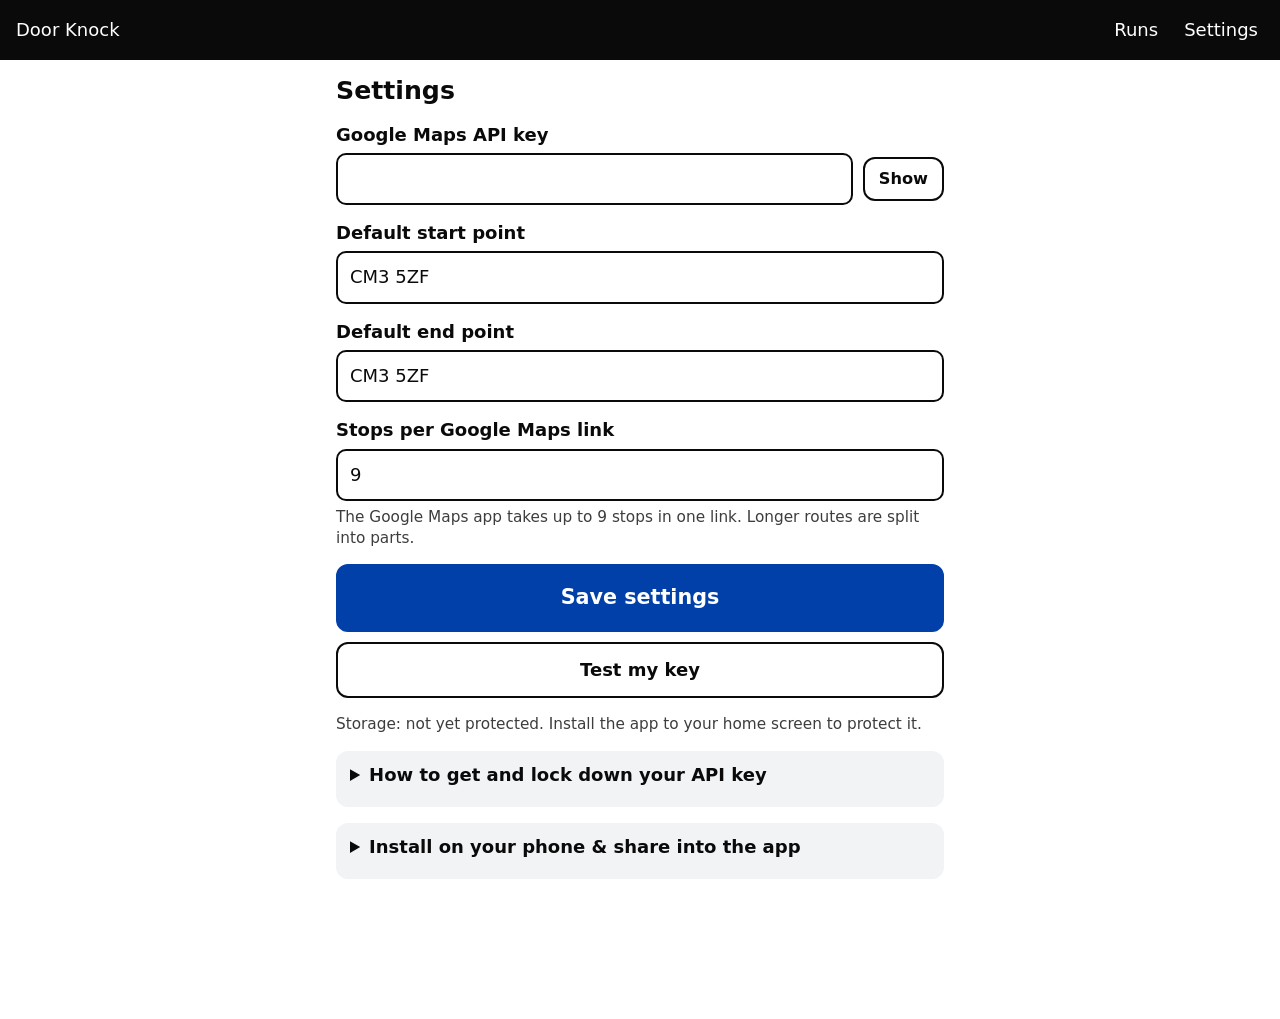
==== index.html @ 15e44f9d "Add missing trailing slash so styles and scripts load Opening the app at .../Door-knock (no slash) m" ====
<!doctype html>
<html lang="en-GB">
<head>
  <meta charset="utf-8">
  <script>
    // Without a trailing slash the browser looks for styles and scripts in the wrong folder; add it.
    if (!/\/$|\.html?$/.test(location.pathname)) location.replace(location.pathname + '/' + location.search + location.hash);
  </script>
  <meta name="viewport" content="width=device-width, initial-scale=1, viewport-fit=cover">
  <meta name="theme-color" content="#0a0a0a">
  <meta name="description" content="Plan a door-knocking route, log every door, export a CSV.">
  <title>Door Knock</title>
  <link rel="manifest" href="manifest.webmanifest">
  <link rel="icon" href="icons/icon-192.png">
  <link rel="apple-touch-icon" href="icons/icon-192.png">
  <link rel="stylesheet" href="styles.css">
</head>
<body>
  <header class="topbar">
    <button class="tb-title" id="tb-home" type="button">Door Knock</button>
    <span class="tb-status" id="tb-status"></span>
    <button class="tb-btn" id="tb-runs" type="button">Runs</button>
    <button class="tb-btn" id="tb-settings" type="button" aria-label="Settings">Settings</button>
  </header>
  <main id="app"><p>Loading…</p></main>
  <div id="toast" class="toast" role="status" aria-live="polite" hidden></div>
  <noscript>Door Knock needs JavaScript turned on.</noscript>
  <script src="app.js"></script>
</body>
</html>
---- styles.css ----
:root {
  --bg: #ffffff;
  --fg: #0a0a0a;
  --muted: #3d3d3d;
  --line: #b8b8b8;
  --card: #f2f3f5;
  --pri: #0040a8;
  --pri-fg: #ffffff;
  --ans: #0a6b2a;
  --na: #0040a8;
  --ncc: #b0101c;
  --oth: #4a4a4a;
  --hot: #d9480f;
  --warn-bg: #fff3cd;
  --warn-fg: #6b4400;
  --bad-bg: #fde2e4;
  --bad-fg: #8a0d17;
  --sel: #ffbf00;
}
@media (prefers-color-scheme: dark) {
  :root {
    --bg: #000000;
    --fg: #ffffff;
    --muted: #d0d0d0;
    --line: #5c5c5c;
    --card: #161616;
    --pri: #3d8bff;
    --pri-fg: #000000;
    --ans: #2fbf5b;
    --na: #3d8bff;
    --ncc: #ff4d5a;
    --oth: #a0a0a0;
    --hot: #ff7a33;
    --warn-bg: #3a2c00;
    --warn-fg: #ffd666;
    --bad-bg: #3d0a0f;
    --bad-fg: #ff9aa2;
  }
}

* { box-sizing: border-box; }
html { font-size: 18px; -webkit-text-size-adjust: 100%; }
body {
  margin: 0;
  background: var(--bg);
  color: var(--fg);
  font-family: system-ui, -apple-system, "Segoe UI", Roboto, sans-serif;
  line-height: 1.35;
  -webkit-tap-highlight-color: transparent;
  overscroll-behavior-y: contain;
}
h1, h2, h3 { margin: 0 0 8px; line-height: 1.2; }
h2 { font-size: 1.4rem; }
h3 { font-size: 1.1rem; }
p { margin: 0 0 12px; }
a { color: var(--pri); }

/* Top bar */
.topbar {
  position: sticky; top: 0; z-index: 20;
  display: flex; align-items: center; gap: 6px;
  padding: 8px 12px; padding-top: max(8px, env(safe-area-inset-top));
  background: var(--fg); color: var(--bg);
}
.topbar button { font: inherit; color: inherit; background: none; border: 0; cursor: pointer; }
.tb-title { font-weight: 800; font-size: 1.05rem; padding: 8px 4px; }
.tb-status { flex: 1; font-size: 0.8rem; opacity: 0.85; text-align: right; white-space: nowrap; overflow: hidden; text-overflow: ellipsis; }
.tb-btn { padding: 10px 10px; font-weight: 700; font-size: 0.9rem; border-radius: 8px; }
.tb-btn:active { background: rgba(127,127,127,0.3); }

main { padding: 16px 16px 140px; max-width: 640px; margin: 0 auto; }

/* Forms */
label, .label { display: block; font-weight: 700; margin: 16px 0 6px; }
input[type=text], input[type=tel], input[type=date], input[type=password], input[type=number], textarea, select {
  width: 100%; font: inherit; font-size: 1rem; color: var(--fg); background: var(--bg);
  border: 2px solid var(--fg); border-radius: 10px; padding: 12px;
}
textarea { min-height: 96px; resize: vertical; }
#addr { min-height: 220px; font-size: 0.95rem; }
input:focus, textarea:focus, select:focus, button:focus-visible, a:focus-visible { outline: 4px solid var(--sel); outline-offset: 1px; }
.hint { font-size: 0.85rem; color: var(--muted); margin-top: 6px; }

/* Buttons */
.btn {
  display: flex; align-items: center; justify-content: center; gap: 8px;
  width: 100%; min-height: 56px; padding: 12px 16px; margin: 0;
  font: inherit; font-weight: 800; text-align: center; text-decoration: none;
  color: var(--fg); background: var(--bg); border: 2px solid var(--fg); border-radius: 12px; cursor: pointer;
}
.btn:active { transform: scale(0.98); }
.btn.pri { background: var(--pri); border-color: var(--pri); color: var(--pri-fg); }
.btn.big { min-height: 68px; font-size: 1.15rem; }
.btn.small { min-height: 44px; width: auto; padding: 8px 14px; font-size: 0.9rem; }
.btn.danger { color: var(--ncc); border-color: var(--ncc); }
.btn[disabled] { opacity: 0.5; }
.stack { display: grid; gap: 10px; margin-top: 16px; }
.row { display: flex; gap: 10px; align-items: center; }
.row > * { flex: 1; }

/* Notices */
.notice { padding: 12px 14px; border-radius: 10px; margin: 12px 0; font-weight: 600; }
.notice.warn { background: var(--warn-bg); color: var(--warn-fg); }
.notice.bad { background: var(--bad-bg); color: var(--bad-fg); }
.notice.info { background: var(--card); }
.notice .btn { margin-top: 10px; }
.meta { color: var(--muted); font-weight: 600; }

/* Review list */
.stops { list-style: none; padding: 0; margin: 12px 0; display: grid; gap: 8px; }
.stops li {
  display: flex; align-items: flex-start; gap: 8px;
  padding: 10px 8px; background: var(--card); border: 2px solid transparent; border-radius: 12px;
}
.stops li.fail { border-color: var(--ncc); background: var(--bad-bg); }
.stops li.check { border-color: var(--hot); }
.stops li.dragging { opacity: 0.85; border-color: var(--sel); box-shadow: 0 6px 20px rgba(0,0,0,0.3); }
.handle {
  touch-action: none; user-select: none; cursor: grab;
  min-width: 44px; min-height: 44px; display: flex; align-items: center; justify-content: center;
  font-size: 1.4rem; color: var(--muted);
}
.num { min-width: 30px; height: 30px; margin-top: 7px; border-radius: 50%; background: var(--fg); color: var(--bg); font-weight: 800; font-size: 0.85rem; display: flex; align-items: center; justify-content: center; }
.stop-body { flex: 1; min-width: 0; padding-top: 4px; }
.stop-body b { display: block; word-wrap: break-word; }
.stop-body small { display: block; color: var(--muted); font-size: 0.85rem; margin-top: 2px; }
.flag { display: inline-block; font-size: 0.75rem; font-weight: 800; padding: 2px 8px; border-radius: 6px; margin-top: 4px; }
.flag.bad { background: var(--ncc); color: #fff; }
.flag.warn { background: var(--hot); color: #fff; }
.edit-row { display: flex; gap: 6px; margin-top: 8px; }
.edit-row input { flex: 1; padding: 8px; }
.icon-btn { min-width: 44px; min-height: 44px; font: inherit; font-size: 1.2rem; font-weight: 800; background: none; border: 0; color: var(--fg); cursor: pointer; }
.legs { display: grid; gap: 8px; margin-top: 8px; }

/* Door card */
.progress { height: 10px; background: var(--card); border-radius: 6px; overflow: hidden; border: 1px solid var(--line); }
.progress > div { height: 100%; background: var(--ans); transition: width 0.25s; }
.stopline { display: flex; justify-content: space-between; align-items: baseline; margin: 8px 0 12px; font-weight: 800; }
.stopline span { font-weight: 600; color: var(--muted); font-size: 0.9rem; }
.card { touch-action: pan-y; transition: transform 0.18s ease, opacity 0.18s ease; }
.card.swiping { transition: none; }
.addr { font-size: 1.6rem; font-weight: 800; margin: 0; word-wrap: break-word; }
.pc { font-size: 1.2rem; font-weight: 700; color: var(--muted); margin: 2px 0 12px; }
.gps { margin-top: 10px; font-size: 0.85rem; font-weight: 700; color: var(--muted); }
.doorlog { padding: 10px 0; border-top: 1px solid var(--line); }
.doorlog small { display: block; color: var(--muted); margin-top: 2px; }
.doorlog small.far { color: var(--ncc); font-weight: 700; }
.outcomes { display: grid; gap: 10px; margin: 16px 0; }
.outcome {
  min-height: 64px; padding: 10px 14px; font: inherit; font-size: 1.05rem; font-weight: 800; text-align: left;
  border-radius: 12px; border: 3px solid currentColor; background: var(--bg); cursor: pointer;
  display: flex; align-items: center; gap: 10px;
}
.outcome .n { width: 30px; height: 30px; border-radius: 50%; background: currentColor; display: flex; align-items: center; justify-content: center; flex: none; }
.outcome .n i { font-style: normal; color: var(--bg); font-size: 0.9rem; }
.outcome[data-o=answered] { color: var(--ans); }
.outcome[data-o=no_answer_leaflet] { color: var(--na); }
.outcome[data-o=no_cold_callers] { color: var(--ncc); }
.outcome[data-o=other] { color: var(--oth); }
.outcome.on { background: currentColor; }
.outcome.on > span:last-child { color: var(--bg); }
.outcome.on .n { background: var(--bg); }
.outcome.on .n i { color: var(--fg); }
.chips { display: flex; flex-wrap: wrap; gap: 8px; }
.chip {
  min-height: 48px; padding: 8px 14px; font: inherit; font-weight: 700; font-size: 0.95rem;
  border: 2px solid var(--fg); border-radius: 24px; background: var(--bg); color: var(--fg); cursor: pointer;
}
.chip.on { background: var(--fg); color: var(--bg); }
.section { border-top: 2px solid var(--line); margin-top: 20px; padding-top: 4px; }
.hot-toggle {
  width: 100%; min-height: 64px; margin-top: 16px; font: inherit; font-size: 1.15rem; font-weight: 800;
  border: 3px solid var(--hot); border-radius: 12px; background: var(--bg); color: var(--hot); cursor: pointer;
}
.hot-toggle.on { background: var(--hot); color: #fff; }
.hot-toggle.xmas-toggle { margin-top: 10px; border-color: var(--ans); color: var(--ans); }
.hot-toggle.xmas-toggle.on { background: var(--ans); color: #fff; }
.lead.xmas-item { border-left-color: var(--ans); }
.counter { display: flex; align-items: center; gap: 12px; }
.counter button { width: 64px; height: 64px; font: inherit; font-size: 2rem; font-weight: 800; border: 2px solid var(--fg); border-radius: 12px; background: var(--bg); color: var(--fg); cursor: pointer; }
.counter output { min-width: 56px; text-align: center; font-size: 2rem; font-weight: 800; }
.saved { font-size: 0.8rem; color: var(--muted); text-align: right; margin-top: 12px; min-height: 1em; }

.bottombar {
  position: fixed; left: 0; right: 0; bottom: 0; z-index: 15;
  display: grid; grid-template-columns: 1fr 0.8fr 1.4fr; gap: 8px;
  padding: 10px 12px; padding-bottom: max(10px, env(safe-area-inset-bottom));
  background: var(--bg); border-top: 2px solid var(--fg);
}
.bottombar .btn { min-height: 64px; font-size: 1.05rem; }

/* Sheet (stop list during a run) */
.sheet-backdrop { position: fixed; inset: 0; z-index: 30; background: rgba(0,0,0,0.5); display: flex; align-items: flex-end; }
.sheet { width: 100%; max-height: 85vh; overflow-y: auto; background: var(--bg); border-radius: 16px 16px 0 0; padding: 16px 16px max(16px, env(safe-area-inset-bottom)); }
.jump { display: flex; gap: 10px; align-items: center; width: 100%; text-align: left; font: inherit; color: var(--fg); background: var(--card); border: 2px solid transparent; border-radius: 10px; padding: 10px; margin-bottom: 6px; cursor: pointer; min-height: 56px; }
.jump.cur { border-color: var(--fg); }
.jump .st { margin-left: auto; font-size: 0.8rem; font-weight: 800; white-space: nowrap; }

/* Summary / history */
.stats { display: grid; grid-template-columns: 1fr 1fr; gap: 10px; margin: 12px 0; }
.stat { background: var(--card); border-radius: 12px; padding: 12px; }
.stat b { display: block; font-size: 2rem; line-height: 1.1; }
.stat span { font-size: 0.85rem; font-weight: 700; color: var(--muted); }
.stat.hot b { color: var(--hot); }
.lead { border-left: 6px solid var(--hot); background: var(--card); border-radius: 8px; padding: 10px 12px; margin-bottom: 8px; }
.lead a { font-weight: 800; }
.runcard { display: block; width: 100%; text-align: left; font: inherit; color: var(--fg); background: var(--card); border: 2px solid transparent; border-radius: 12px; padding: 12px 14px; margin-bottom: 10px; cursor: pointer; }
.runcard small { display: block; color: var(--muted); font-weight: 600; margin-top: 2px; }
.badge { display: inline-block; font-size: 0.75rem; font-weight: 800; padding: 2px 8px; border-radius: 6px; background: var(--fg); color: var(--bg); margin-left: 6px; vertical-align: middle; }
.badge.live { background: var(--ans); color: #fff; }

details { background: var(--card); border-radius: 12px; padding: 12px 14px; margin-top: 16px; }
details summary { font-weight: 800; cursor: pointer; min-height: 32px; }
details ol { padding-left: 22px; }
details li { margin-bottom: 8px; }
code { background: var(--bg); padding: 1px 5px; border-radius: 4px; border: 1px solid var(--line); word-break: break-all; }

.toast {
  position: fixed; left: 12px; right: 12px; bottom: 100px; z-index: 50;
  display: flex; align-items: center; gap: 12px;
  max-width: 600px; margin: 0 auto; padding: 14px 16px; border-radius: 12px;
  background: var(--fg); color: var(--bg); font-weight: 700; box-shadow: 0 6px 24px rgba(0,0,0,0.35);
}
.toast span { flex: 1; }
.toast button { font: inherit; font-weight: 800; color: var(--sel); background: none; border: 0; padding: 8px; cursor: pointer; }
[hidden] { display: none !important; }

/* Listing facts from today's list: agent, listed, price, then status */
.facts { display: block; white-space: pre-line; margin: 6px 0 2px; font-weight: 600; line-height: 1.35; }
.card .facts { margin: 8px 0 12px; }
.lastknock { margin: 0 0 12px; font-weight: 700; color: var(--warn-fg); line-height: 1.35; }
.lastknock.never { color: var(--muted); font-weight: 600; }
.hot-toggle.letter-toggle { margin-top: 10px; border-color: var(--sel); color: var(--sel); }
.hot-toggle.letter-toggle.on { background: var(--sel); color: #111; }
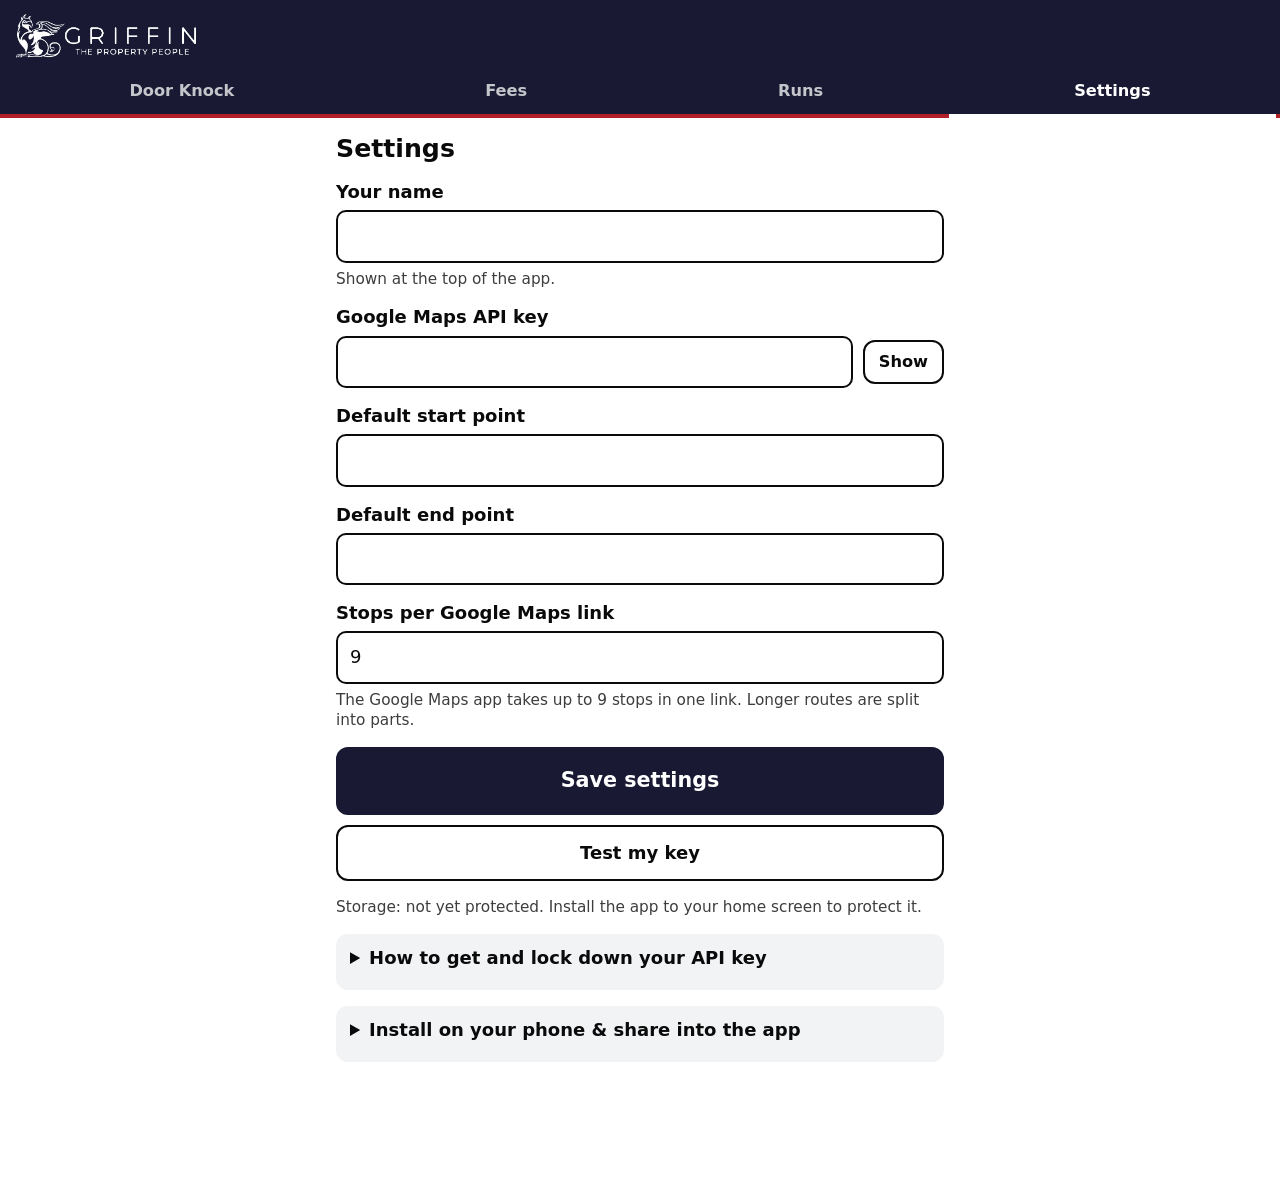
==== commit a151e236: "Combine Door Knock and the fee calculator into one Griffin app - One app, one icon: Griffin banner w" ====
--- a/index.html
+++ b/index.html
@@ -7,24 +7,29 @@
     if (!/\/$|\.html?$/.test(location.pathname)) location.replace(location.pathname + '/' + location.search + location.hash);
   </script>
   <meta name="viewport" content="width=device-width, initial-scale=1, viewport-fit=cover">
-  <meta name="theme-color" content="#0a0a0a">
-  <meta name="description" content="Plan a door-knocking route, log every door, export a CSV.">
-  <title>Door Knock</title>
+  <meta name="theme-color" content="#191933">
+  <meta name="description" content="Griffin door knocking and fee calculator.">
+  <title>Griffin</title>
   <link rel="manifest" href="manifest.webmanifest">
   <link rel="icon" href="icons/icon-192.png">
   <link rel="apple-touch-icon" href="icons/icon-192.png">
   <link rel="stylesheet" href="styles.css">
 </head>
 <body>
-  <header class="topbar">
-    <button class="tb-title" id="tb-home" type="button">Door Knock</button>
-    <span class="tb-status" id="tb-status"></span>
-    <button class="tb-btn" id="tb-runs" type="button">Runs</button>
-    <button class="tb-btn" id="tb-settings" type="button" aria-label="Settings">Settings</button>
+  <header class="brand">
+    <img src="icons/griffin-logo.png" alt="Griffin, the property people" width="619" height="151">
+    <p class="who" id="who" hidden></p>
   </header>
+  <nav class="topbar tabs" aria-label="Sections">
+    <button class="tab" id="tb-home" type="button">Door Knock</button>
+    <button class="tab" id="tb-fees" type="button">Fees</button>
+    <button class="tab" id="tb-runs" type="button">Runs</button>
+    <button class="tab" id="tb-settings" type="button">Settings</button>
+  </nav>
+  <div class="tb-status" id="tb-status"></div>
   <main id="app"><p>Loading…</p></main>
   <div id="toast" class="toast" role="status" aria-live="polite" hidden></div>
-  <noscript>Door Knock needs JavaScript turned on.</noscript>
+  <noscript>This app needs JavaScript turned on.</noscript>
   <script src="app.js"></script>
 </body>
 </html>
--- a/styles.css
+++ b/styles.css
@@ -4,8 +4,15 @@
   --muted: #3d3d3d;
   --line: #b8b8b8;
   --card: #f2f3f5;
-  --pri: #0040a8;
+  --pri: #191933;
   --pri-fg: #ffffff;
+  --link: #191933;
+  /* Griffin brand colours */
+  --navy: #191933;
+  --red: #b11f29;
+  --on-brand: #ffffff;
+  --red-text: #b11f29;
+  --navy-text: #191933;
   --ans: #0a6b2a;
   --na: #0040a8;
   --ncc: #b0101c;
@@ -24,8 +31,11 @@
     --muted: #d0d0d0;
     --line: #5c5c5c;
     --card: #161616;
-    --pri: #3d8bff;
-    --pri-fg: #000000;
+    --pri: #b11f29;
+    --pri-fg: #ffffff;
+    --link: #ff8a92;
+    --red-text: #ff6b74;
+    --navy-text: #ffffff;
     --ans: #2fbf5b;
     --na: #3d8bff;
     --ncc: #ff4d5a;
@@ -53,20 +63,70 @@
 h2 { font-size: 1.4rem; }
 h3 { font-size: 1.1rem; }
 p { margin: 0 0 12px; }
-a { color: var(--pri); }
-
-/* Top bar */
+a { color: var(--link); }
+
+/* Griffin banner (scrolls away) and tab bar (stays at the top) */
+[hidden] { display: none !important; }
+.brand {
+  background: var(--navy); color: var(--on-brand);
+  padding: 14px 16px 10px; padding-top: max(14px, env(safe-area-inset-top));
+}
+.brand img { display: block; height: 44px; width: auto; max-width: 70%; }
+.brand .who { margin: 10px 0 0; font-size: 1.8rem; font-weight: 800; line-height: 1.15; overflow-wrap: anywhere; }
 .topbar {
   position: sticky; top: 0; z-index: 20;
-  display: flex; align-items: center; gap: 6px;
-  padding: 8px 12px; padding-top: max(8px, env(safe-area-inset-top));
-  background: var(--fg); color: var(--bg);
-}
-.topbar button { font: inherit; color: inherit; background: none; border: 0; cursor: pointer; }
-.tb-title { font-weight: 800; font-size: 1.05rem; padding: 8px 4px; }
-.tb-status { flex: 1; font-size: 0.8rem; opacity: 0.85; text-align: right; white-space: nowrap; overflow: hidden; text-overflow: ellipsis; }
-.tb-btn { padding: 10px 10px; font-weight: 700; font-size: 0.9rem; border-radius: 8px; }
-.tb-btn:active { background: rgba(127,127,127,0.3); }
+  display: flex; background: var(--navy); border-bottom: 4px solid var(--red);
+  padding: 0 4px;
+}
+.tab {
+  flex: 1 1 auto; font: inherit; font-size: 0.9rem; font-weight: 700; color: var(--on-brand);
+  background: none; border: 0; border-bottom: 4px solid transparent; margin-bottom: -4px;
+  padding: 12px 6px; min-height: 48px; cursor: pointer; opacity: 0.75; white-space: nowrap;
+}
+.tab[aria-current=page] { opacity: 1; border-bottom-color: var(--on-brand); }
+.tab:active { background: rgba(255,255,255,0.12); }
+.tb-status { font-size: 0.85rem; font-weight: 700; text-align: center; padding: 6px 12px; background: var(--card); }
+.tb-status:empty { display: none; }
+
+/* Fee calculator */
+.fee-row { display: flex; gap: 8px; align-items: stretch; }
+.fee-input {
+  flex: 1; min-width: 0; display: flex; align-items: center;
+  border: 2px solid var(--line); border-radius: 12px; background: var(--bg); padding: 0 12px;
+}
+.fee-input:focus-within { border-color: var(--red-text); }
+.fee-input span { font-size: 1.4rem; color: var(--muted); }
+.fee-input input[type=text] {
+  flex: 1; min-width: 0; width: 100%; border: 0; outline: 0; background: transparent; color: var(--fg);
+  font: inherit; font-size: 1.6rem; font-weight: 600; padding: 12px 6px; border-radius: 0;
+}
+.fee-input input::placeholder { color: var(--muted); opacity: 0.7; font-weight: 400; font-size: 1.1rem; }
+.seg { display: flex; border: 2px solid var(--red); border-radius: 12px; overflow: hidden; }
+.seg button {
+  flex: 1; border: 0; background: var(--bg); color: var(--red-text);
+  font: inherit; font-weight: 700; padding: 10px 16px; min-height: 48px; cursor: pointer;
+}
+.fee-row .seg { flex: 0 0 auto; }
+.fee-row .seg button { font-size: 1.15rem; }
+.seg button[aria-pressed=true] { background: var(--red); color: var(--on-brand); }
+.fee-chips { display: flex; flex-wrap: wrap; gap: 8px; margin-top: 8px; }
+.fee-chips button {
+  border: 1px solid var(--line); background: var(--card); color: var(--fg);
+  border-radius: 999px; font: inherit; padding: 6px 14px; min-height: 40px; cursor: pointer;
+}
+.fee-results { background: var(--card); border-left: 8px solid var(--red); border-radius: 16px; padding: 16px; margin: 22px 0 8px; }
+.fee-res { display: flex; justify-content: space-between; align-items: baseline; gap: 12px; padding: 8px 0; }
+.fee-res + .fee-res { border-top: 1px solid var(--line); }
+.fee-res .k { color: var(--muted); }
+.fee-res .v { font-size: 1.25rem; font-weight: 600; font-variant-numeric: tabular-nums; text-align: right; }
+.fee-res.big .k { color: var(--fg); font-weight: 600; }
+.fee-res.big .v { font-size: 2rem; font-weight: 800; color: var(--navy-text); }
+.fee-res.inc .v { color: var(--red-text); }
+.fee-note { color: var(--muted); font-size: 0.85rem; margin: 6px 0 0; }
+.fee-vat { display: flex; align-items: center; gap: 10px; color: var(--muted); margin-top: 16px; }
+.fee-vat label { margin: 0; font-weight: 400; }
+.fee-vat .fee-input { flex: 0 0 110px; padding: 0 8px; }
+.fee-vat input[type=text] { font-size: 1.1rem; padding: 8px 4px; }
 
 main { padding: 16px 16px 140px; max-width: 640px; margin: 0 auto; }
 
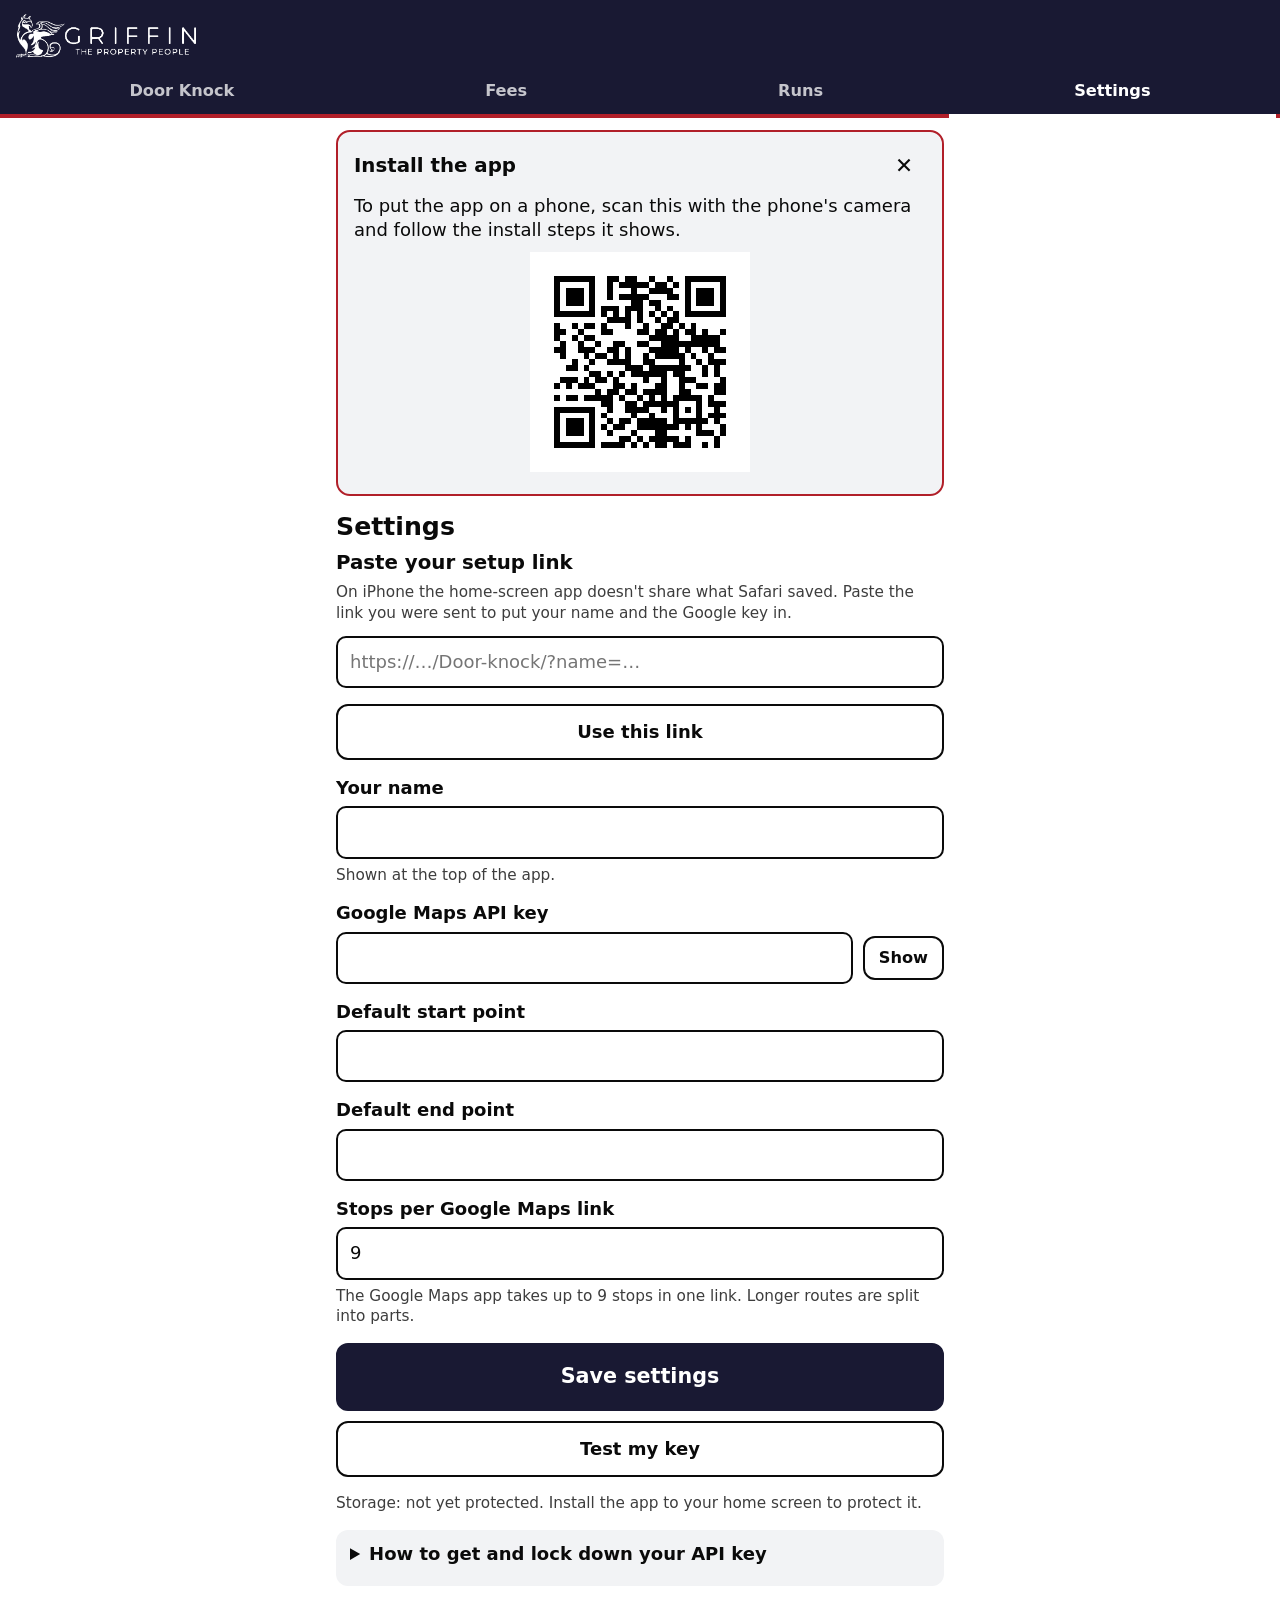
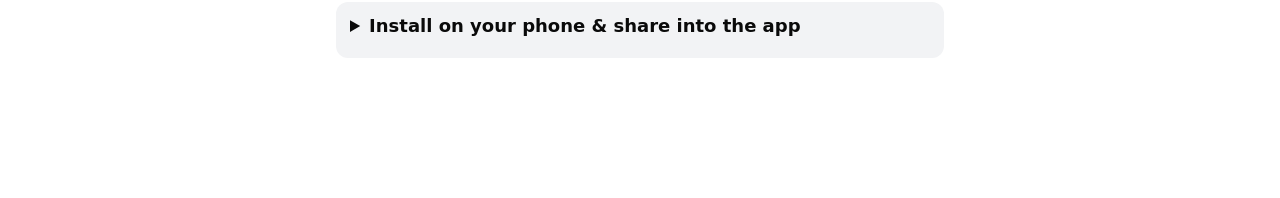
==== commit c7733002: "Install guide per device, and iPhone setup-link paste in Settings - Opened in a browser, the app sho" ====
--- a/index.html
+++ b/index.html
@@ -27,9 +27,11 @@
     <button class="tab" id="tb-settings" type="button">Settings</button>
   </nav>
   <div class="tb-status" id="tb-status"></div>
+  <section class="install" id="install" aria-label="Install the app" hidden></section>
   <main id="app"><p>Loading…</p></main>
   <div id="toast" class="toast" role="status" aria-live="polite" hidden></div>
   <noscript>This app needs JavaScript turned on.</noscript>
+  <script src="qr.js"></script>
   <script src="app.js"></script>
 </body>
 </html>
--- a/styles.css
+++ b/styles.css
@@ -292,3 +292,14 @@
 .lastknock.never { color: var(--muted); font-weight: 600; }
 .hot-toggle.letter-toggle { margin-top: 10px; border-color: var(--sel); color: var(--sel); }
 .hot-toggle.letter-toggle.on { background: var(--sel); color: #111; }
+.hot-toggle.letter-toggle.letter-top { margin: -6px 0 16px; } /* sits right under the outcome buttons */
+
+/* Install guide (only shown in a browser, not in the installed app) */
+.install { width: calc(100% - 32px); max-width: 608px; margin: 12px auto 0; padding: 12px 16px; border: 2px solid var(--red); border-radius: 14px; background: var(--card); }
+.install p { margin: 6px 0; }
+.install .btn { margin-top: 8px; }
+.ins-head { display: flex; justify-content: space-between; align-items: center; }
+.ins-head h3 { margin: 0; }
+.ins-steps { margin: 8px 0; padding-left: 22px; }
+.ins-steps li { margin: 6px 0; }
+.ins-qr svg { display: block; width: 220px; height: 220px; margin: 10px auto; }
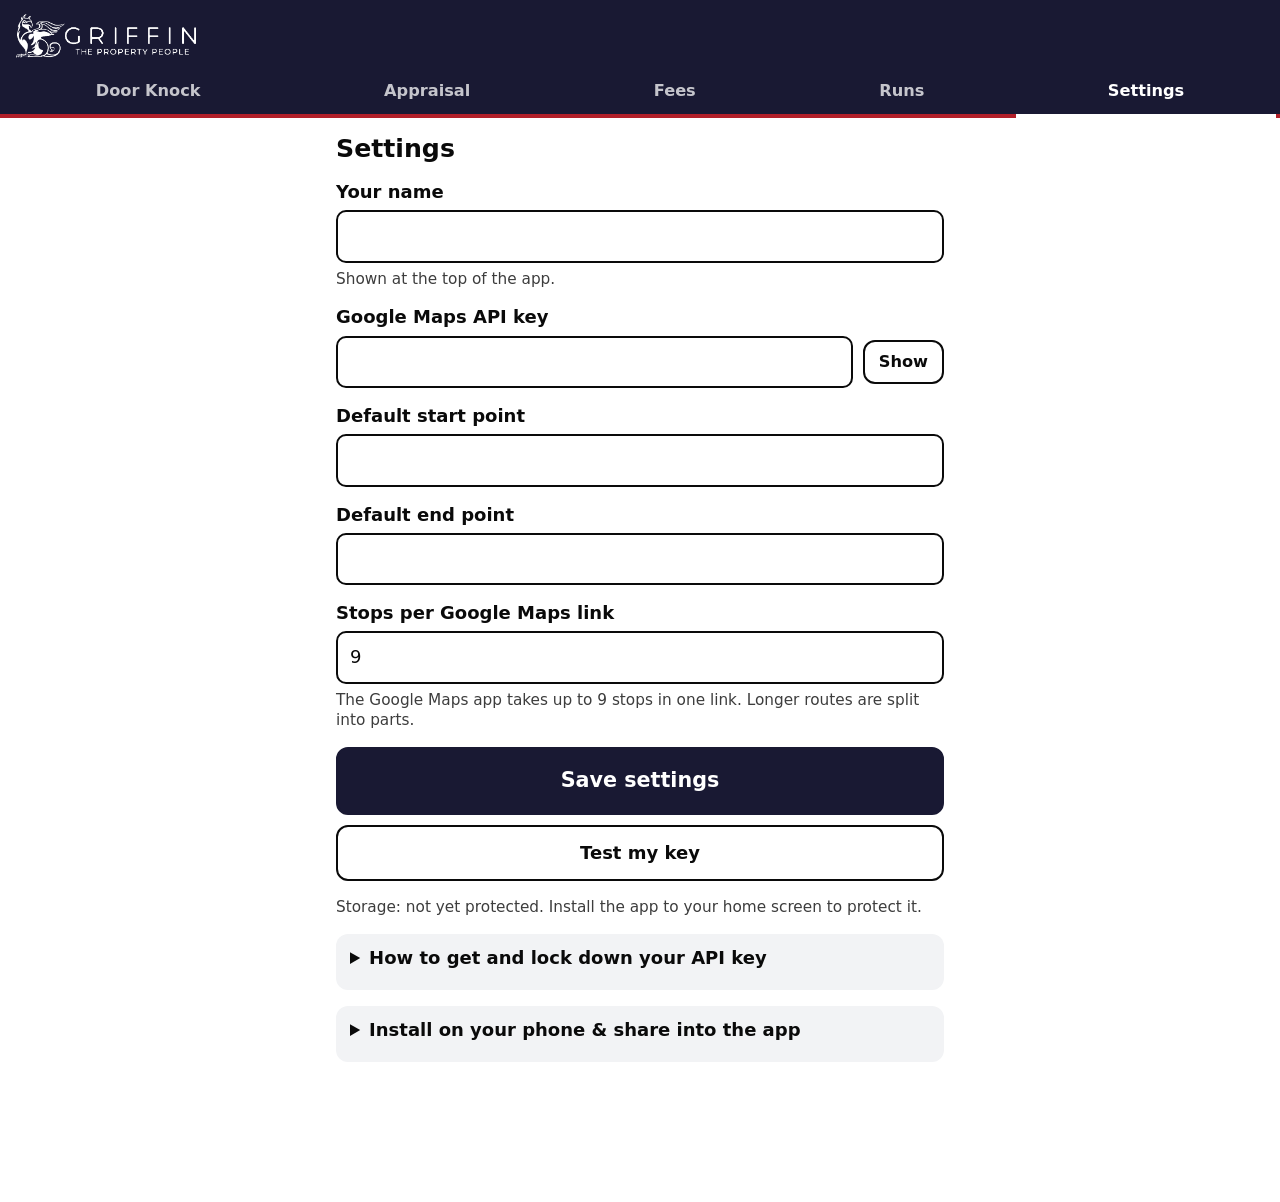
==== commit c9843f35: "Add Market appraisal tab: evidence pack at the door - New Appraisal tab (appraisal.js) reads the wee" ====
--- a/index.html
+++ b/index.html
@@ -22,16 +22,16 @@
   </header>
   <nav class="topbar tabs" aria-label="Sections">
     <button class="tab" id="tb-home" type="button">Door Knock</button>
+    <button class="tab" id="tb-value" type="button">Appraisal</button>
     <button class="tab" id="tb-fees" type="button">Fees</button>
     <button class="tab" id="tb-runs" type="button">Runs</button>
     <button class="tab" id="tb-settings" type="button">Settings</button>
   </nav>
   <div class="tb-status" id="tb-status"></div>
-  <section class="install" id="install" aria-label="Install the app" hidden></section>
   <main id="app"><p>Loading…</p></main>
   <div id="toast" class="toast" role="status" aria-live="polite" hidden></div>
   <noscript>This app needs JavaScript turned on.</noscript>
-  <script src="qr.js"></script>
+  <script src="appraisal.js"></script>
   <script src="app.js"></script>
 </body>
 </html>
--- a/styles.css
+++ b/styles.css
@@ -294,12 +294,22 @@
 .hot-toggle.letter-toggle.on { background: var(--sel); color: #111; }
 .hot-toggle.letter-toggle.letter-top { margin: -6px 0 16px; } /* sits right under the outcome buttons */
 
-/* Install guide (only shown in a browser, not in the installed app) */
-.install { width: calc(100% - 32px); max-width: 608px; margin: 12px auto 0; padding: 12px 16px; border: 2px solid var(--red); border-radius: 14px; background: var(--card); }
-.install p { margin: 6px 0; }
-.install .btn { margin-top: 8px; }
-.ins-head { display: flex; justify-content: space-between; align-items: center; }
-.ins-head h3 { margin: 0; }
-.ins-steps { margin: 8px 0; padding-left: 22px; }
-.ins-steps li { margin: 6px 0; }
-.ins-qr svg { display: block; width: 220px; height: 220px; margin: 10px auto; }
+/* Valuation tab */
+.val-results li { cursor: pointer; }
+.val-sec { background: var(--card); border-radius: 12px; padding: 12px 14px; margin: 12px 0; }
+.val-sec h3 { margin: 0 0 6px; color: var(--navy-text); }
+.val-sec p { margin: 6px 0; }
+.val-big { font-size: 1.6rem; font-weight: 800; color: var(--red-text); margin: 4px 0; }
+.val-big small { font-size: 0.9rem; font-weight: 600; color: var(--muted); }
+.val-list { margin: 6px 0; padding-left: 18px; }
+.val-list li { margin: 6px 0; }
+.val-list.comps { list-style: none; padding-left: 0; }
+.val-list.comps li { border-top: 1px solid var(--line); padding-top: 6px; }
+.val-list small { color: var(--muted); }
+.val-sec select { width: 100%; margin-bottom: 8px; }
+.val-sec .seg { margin: 6px 0; }
+.val-ticks { display: grid; gap: 4px; margin: 8px 0 12px; }
+.val-tick { display: flex; align-items: center; gap: 10px; min-height: 44px; font-weight: 600; }
+.val-tick input { width: 22px; height: 22px; }
+.val-share textarea { width: 100%; font-size: 0.9rem; }
+.val-tick input { appearance: auto; accent-color: var(--red); }
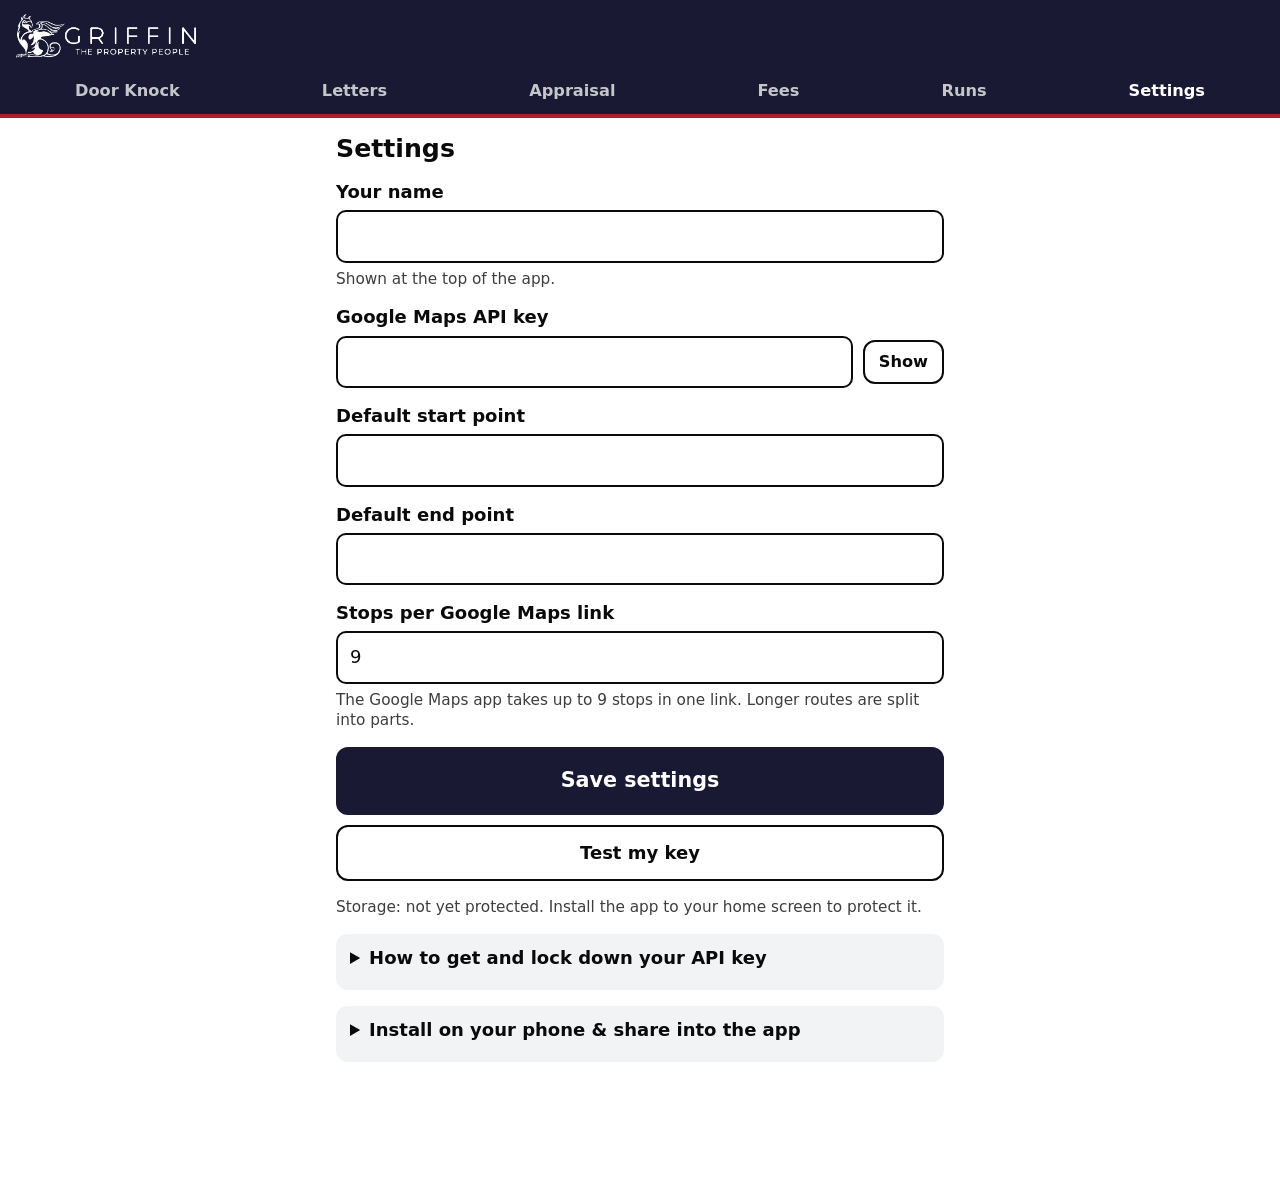
==== commit 2d6b0089: "Letters tab: today's letters with type, reason and print/share (dk-v26) The door list CSV now carrie" ====
--- a/index.html
+++ b/index.html
@@ -22,6 +22,7 @@
   </header>
   <nav class="topbar tabs" aria-label="Sections">
     <button class="tab" id="tb-home" type="button">Door Knock</button>
+    <button class="tab" id="tb-letters" type="button">Letters</button>
     <button class="tab" id="tb-value" type="button">Appraisal</button>
     <button class="tab" id="tb-fees" type="button">Fees</button>
     <button class="tab" id="tb-runs" type="button">Runs</button>
@@ -31,7 +32,10 @@
   <main id="app"><p>Loading…</p></main>
   <div id="toast" class="toast" role="status" aria-live="polite" hidden></div>
   <noscript>This app needs JavaScript turned on.</noscript>
+  <script src="appraisal-pdf.js"></script>
   <script src="appraisal.js"></script>
+  <script src="appraisal-price.js"></script>
+  <script src="letters.js"></script>
   <script src="app.js"></script>
 </body>
 </html>
--- a/styles.css
+++ b/styles.css
@@ -83,6 +83,10 @@
   background: none; border: 0; border-bottom: 4px solid transparent; margin-bottom: -4px;
   padding: 12px 6px; min-height: 48px; cursor: pointer; opacity: 0.75; white-space: nowrap;
 }
+/* Six tabs since Letters (dk-v26): shrink to fit a phone, scroll sideways if it still doesn't. */
+.topbar { overflow-x: auto; scrollbar-width: none; }
+.topbar::-webkit-scrollbar { display: none; }
+@media (max-width: 480px) { .tab { font-size: clamp(0.7rem, 3.3vw, 0.9rem); padding: 12px 3px; } }
 .tab[aria-current=page] { opacity: 1; border-bottom-color: var(--on-brand); }
 .tab:active { background: rgba(255,255,255,0.12); }
 .tb-status { font-size: 0.85rem; font-weight: 700; text-align: center; padding: 6px 12px; background: var(--card); }
@@ -236,6 +240,9 @@
 .hot-toggle.xmas-toggle { margin-top: 10px; border-color: var(--ans); color: var(--ans); }
 .hot-toggle.xmas-toggle.on { background: var(--ans); color: #fff; }
 .lead.xmas-item { border-left-color: var(--ans); }
+.lead.ov-item { border-left-color: var(--warn-fg); }
+.lead.ov-item .ov-add { margin-top: 8px; }
+.ov-bin { color: var(--bad-fg); }
 .counter { display: flex; align-items: center; gap: 12px; }
 .counter button { width: 64px; height: 64px; font: inherit; font-size: 2rem; font-weight: 800; border: 2px solid var(--fg); border-radius: 12px; background: var(--bg); color: var(--fg); cursor: pointer; }
 .counter output { min-width: 56px; text-align: center; font-size: 2rem; font-weight: 800; }
@@ -313,3 +320,78 @@
 .val-tick input { width: 22px; height: 22px; }
 .val-share textarea { width: 100%; font-size: 0.9rem; }
 .val-tick input { appearance: auto; accent-color: var(--red); }
+.val-add { border: 2px solid var(--line); border-radius: 10px; padding: 10px; margin: 10px 0; background: var(--bg); }
+.val-add.agreed { border-color: var(--ans); }
+.val-add .row select { flex: 1; }
+.val-sugg { margin: 8px 0; }
+.val-sugg small { color: var(--muted); }
+.val-ceiling { margin-top: 12px; }
+.val-ceiling small { display: block; margin-top: 6px; }
+.val-before { margin: 8px 0 12px; }
+.val-add .row > .icon-btn { flex: 0 0 48px; }
+.val-add .row > select { flex: 1 1 auto; min-width: 0; }
+.val-bedpick .seg button.guess { outline: 3px dashed var(--red); outline-offset: -5px; }
+.val-beds { width: 100%; border-collapse: collapse; margin: 4px 0 8px; font-size: 0.95rem; }
+.val-beds th, .val-beds td { text-align: right; padding: 4px 6px; border-bottom: 1px solid var(--line); }
+.val-beds th:first-child, .val-beds td:first-child { text-align: left; }
+.val-beds tr.me td { font-weight: 800; color: var(--red-text); }
+.val-sec h4 { margin: 8px 0 2px; font-size: 0.95rem; }
+.val-cond button, .val-strats button { font-size: 0.9rem; }
+.val-cond { flex-wrap: wrap; }
+.val-strats button[aria-pressed=true] { background: var(--red); color: #fff; border-color: var(--red); }
+.val-to { align-self: center; font-weight: 700; padding: 0 6px; }
+.val-strat-line { font-size: 1.3rem; }
+.lad { display: flex; gap: 10px; margin: 6px 0; }
+.lad-col { flex: 1; min-width: 0; }
+.lad-col b { display: block; font-size: 0.85rem; margin-bottom: 4px; }
+.lad-col small { display: block; margin-top: 4px; font-weight: 700; }
+.lad-band { display: flex; justify-content: space-between; gap: 4px; padding: 6px 8px; margin: 3px 0; border-radius: 6px; background: var(--bg); color: var(--muted); font-size: 0.8rem; border: 1px solid var(--line); }
+.lad-band.on { background: var(--navy); color: #fff; border-color: var(--navy); font-weight: 700; }
+.lad-col:last-child .lad-band.on { background: var(--red); border-color: var(--red); }
+.val-contact { margin: 8px 0; }
+.mk-list { list-style: none; padding-left: 0; }
+.mk-list li.mk { border-left: 6px solid var(--line); padding: 6px 0 6px 10px; margin: 8px 0; border-top: 0; }
+.mk-list li.mk.g { border-left-color: #1e8e3e; }
+.mk-list li.mk.a { border-left-color: #e8a600; }
+.mk-tag { font-size: 0.8rem; font-weight: 800; padding: 1px 6px; border-radius: 4px; background: var(--line); color: var(--fg); white-space: nowrap; }
+.mk.g .mk-tag { background: #1e8e3e; color: #fff; }
+.mk.a .mk-tag { background: #e8a600; color: #000; }
+.mk-key { font-size: 0.75rem; padding: 0 5px; border-radius: 3px; border-left: 6px solid var(--line); }
+.mk-key.g { border-left-color: #1e8e3e; }
+.mk-key.a { border-left-color: #e8a600; }
+#v-mkr { margin: 6px 0; }
+.mk-moves { margin: 4px 0 10px; }
+.mk-moves small { display: block; color: var(--muted); }
+.mk-stats { display: grid; grid-template-columns: repeat(5, 1fr); gap: 4px; margin-top: 6px; }
+.mk-stats span { background: var(--bg); border-radius: 8px; padding: 6px 2px; text-align: center; font-size: 0.7rem; line-height: 1.1; }
+.mk-stats span b { display: block; font-size: 1.3rem; color: var(--navy-text); }
+.mk-stats span.bad b { color: var(--red-text); }
+.val-lw { display: flex; align-items: center; gap: 6px; }
+.val-lw .fee-input { flex: 1; min-width: 0; }
+.val-x { font-weight: 800; font-size: 1.2rem; }
+.val-area { margin: 2px 0 0; font-weight: 700; }
+.val-rm { display: inline-block; margin-top: 4px; font-weight: 700; font-size: 0.85rem; }
+.comps li.mk { border-left: 6px solid var(--line); padding-left: 10px; }
+.comps li.mk.g { border-left-color: #1e8e3e; }
+.comps li.mk.a { border-left-color: #e8a600; }
+.val-win { margin: 4px 0 8px; }
+.val-win button { font-size: 0.85rem; }
+.val-nod { font-size: 0.85rem; color: var(--muted); border-left: 3px solid var(--line); padding: 2px 0 2px 8px; margin: 6px 0; }
+
+/* See the house (dk-v25): Street View + satellite sheet */
+.house-sheet { max-height: 92vh; }
+.house-sheet h3 { font-size: 16px; line-height: 1.25; }
+.house-tabs { margin: 0 0 10px; }
+.house-view { width: 100%; height: 58vh; border-radius: 12px; overflow: hidden; background: #222; touch-action: none; }
+.house-view[hidden] { display: none; }
+.house-msg { color: #ddd; padding: 24px 16px; text-align: center; font-size: 15px; }
+.house-info { font-size: 13px; opacity: 0.8; margin-top: 8px; min-height: 1em; }
+
+/* Letters tab */
+.lt-days { margin: 8px 0; }
+.lt-day { display: flex; gap: 10px; align-items: center; justify-content: space-between; background: var(--card); border-radius: 8px; padding: 10px 12px; margin-bottom: 8px; }
+.lt-day .btn { flex: none; }
+.lt-type { flex: none; display: inline-flex; align-items: center; justify-content: center; width: 30px; height: 30px; border-radius: 6px; color: #fff; font-weight: 800; margin-right: 10px; }
+.lt-item .lt-one { margin-top: 8px; }
+.lt-pdfs { margin: 12px 0; }
+.lt-pdfs summary { font-weight: 700; padding: 10px 0; cursor: pointer; }
